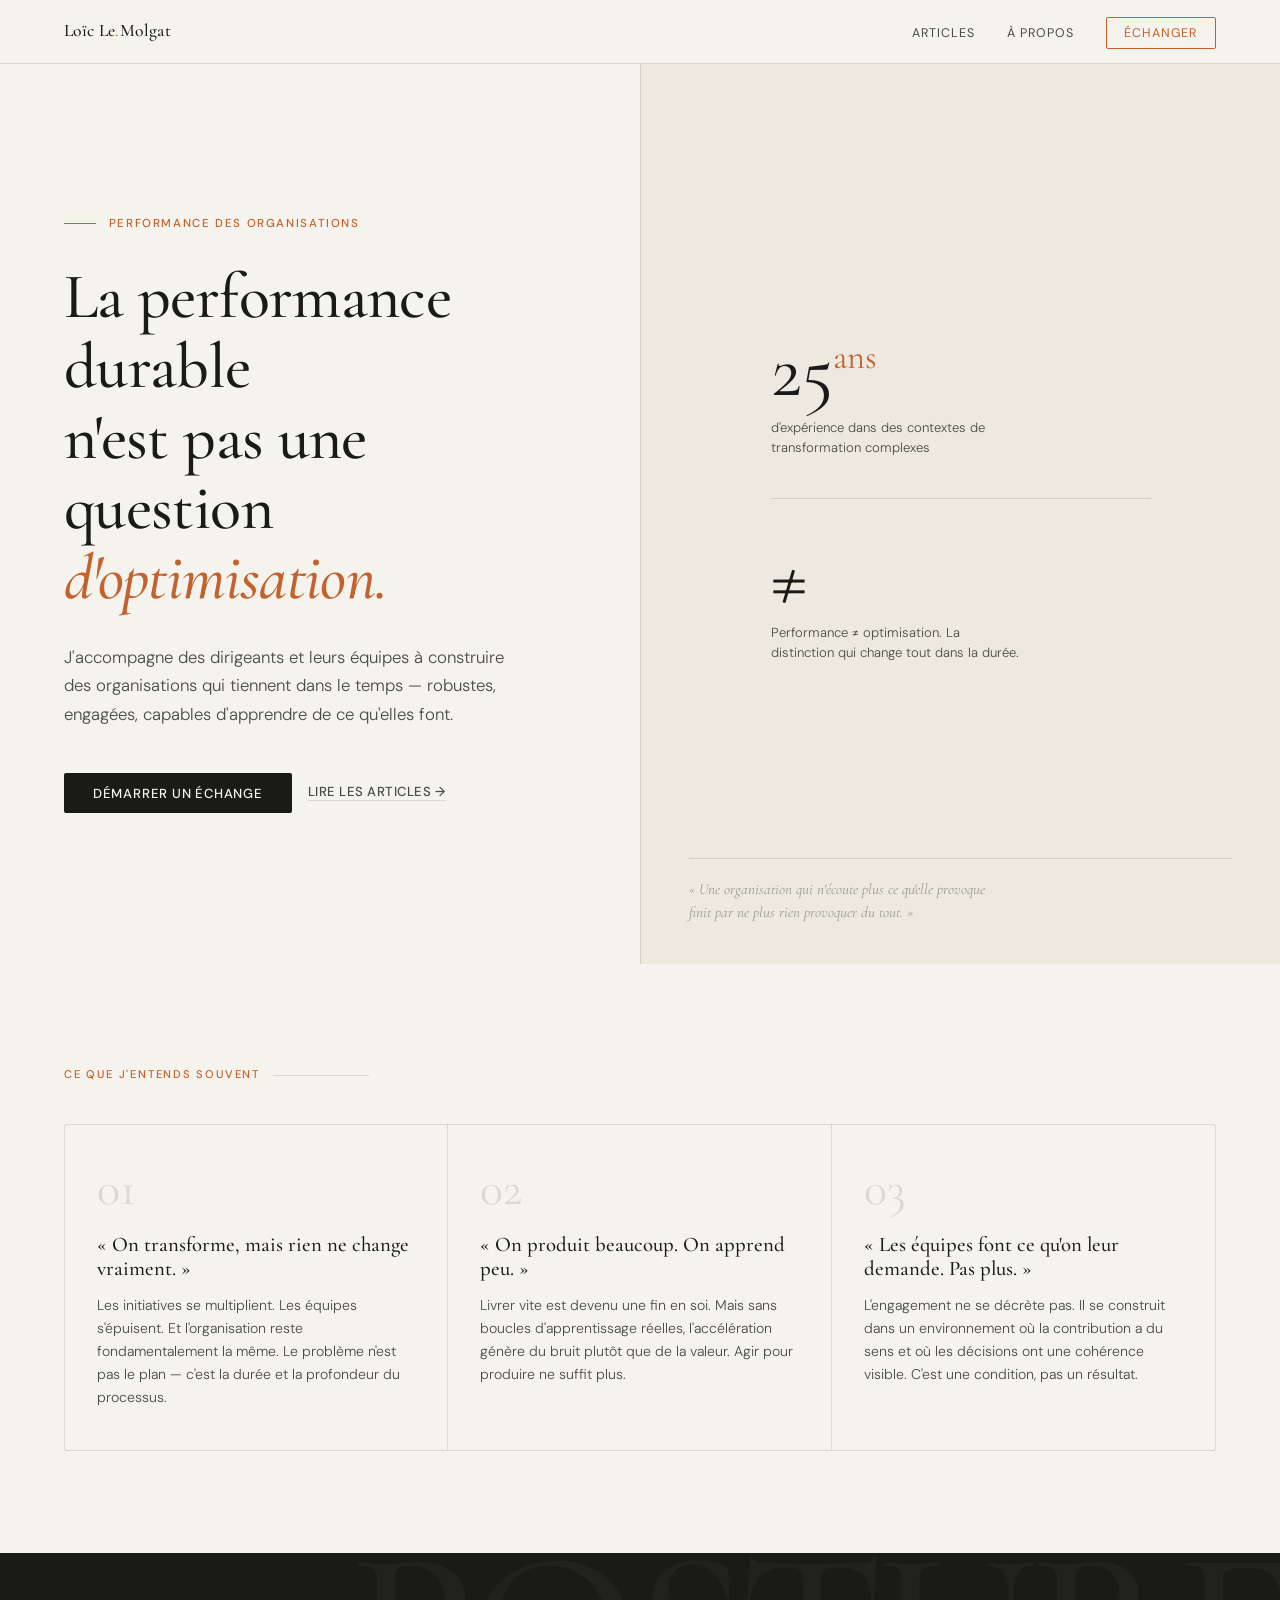
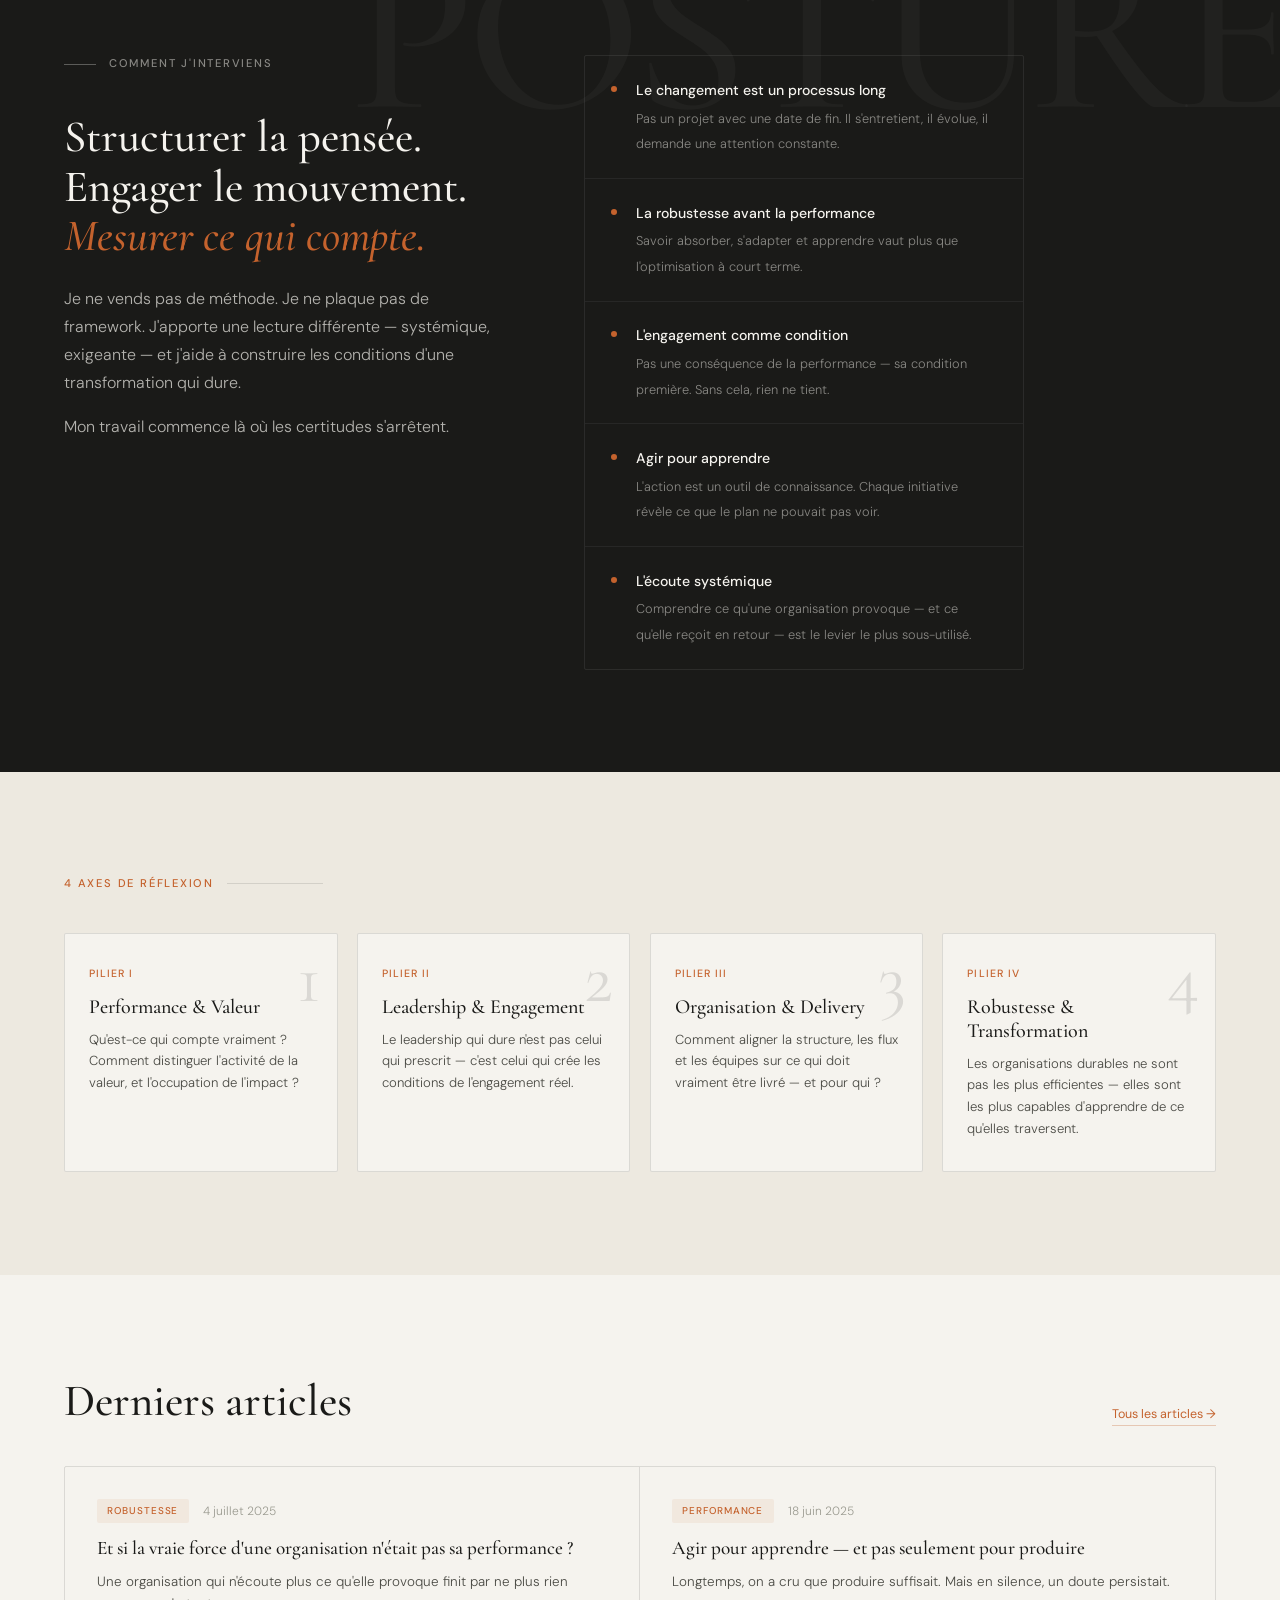
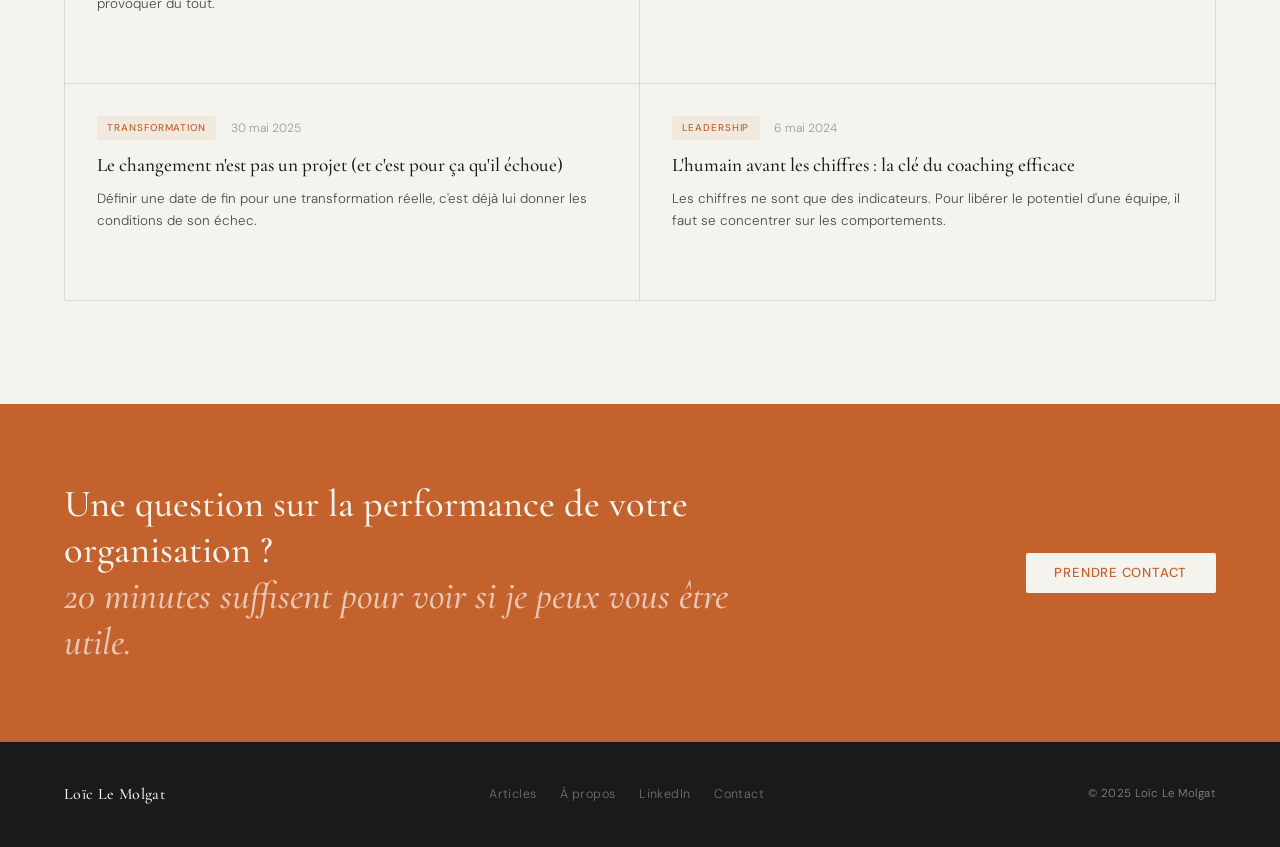
==== index.html @ c4786f92 "Add files via upload" ====
<!DOCTYPE html>
<html lang="fr">
<head>
  <meta charset="UTF-8">
  <meta name="viewport" content="width=device-width, initial-scale=1.0">
  <meta name="description" content="Loïc Le Molgat accompagne dirigeants et équipes sur la performance durable, le leadership et la transformation organisationnelle.">
  <meta property="og:title" content="Loïc Le Molgat — Performance, Leadership, Transformation">
  <meta property="og:description" content="La performance durable n'est pas une question d'optimisation.">
  <meta property="og:image" content="/images/og/og-default.jpg">
  <meta property="og:url" content="https://loiclemolgat.fr">
  <title>Loïc Le Molgat — Performance, Leadership, Transformation</title>

  <!-- Fonts -->
  <link rel="preconnect" href="https://fonts.googleapis.com">
  <link rel="preconnect" href="https://fonts.gstatic.com" crossorigin>
  <link href="https://fonts.googleapis.com/css2?family=Cormorant+Garamond:ital,wght@0,400;0,500;0,600;1,400;1,500&family=DM+Sans:wght@300;400;500&display=swap" rel="stylesheet">

  <!-- Global CSS -->
  <link rel="stylesheet" href="/css/base.css">
  <link rel="stylesheet" href="/css/components.css">
  <link rel="stylesheet" href="/css/layout.css">

  <!-- Page CSS -->
  <link rel="stylesheet" href="/css/pages/home.css">
</head>
<body class="page-body">

  <!-- ─── NAV ─── -->
  <nav class="nav" role="navigation" aria-label="Navigation principale">
    <a href="/" class="nav__logo">Loïc Le<span class="nav__logo-dot">.</span>Molgat</a>
    <ul class="nav__links" role="list">
      <li><a href="/articles.html" class="nav__link">Articles</a></li>
      <li><a href="/a-propos.html" class="nav__link">À propos</a></li>
      <li><a href="/contact.html" class="nav__link nav__link--cta">Échanger</a></li>
    </ul>
    <button class="nav__burger" aria-label="Menu" aria-expanded="false">
      <span></span><span></span><span></span>
    </button>
  </nav>

  <!-- ─── HERO ─── -->
  <section class="hero">
    <div class="hero__left">
      <div class="hero__eyebrow fade-up">Performance des organisations</div>

      <h1 class="hero__title fade-up">
        La performance durable<br>
        n'est pas une question<br>
        <em>d'optimisation.</em>
      </h1>

      <p class="hero__sub fade-up">
        J'accompagne des dirigeants et leurs équipes à construire des organisations
        qui tiennent dans le temps — robustes, engagées, capables d'apprendre
        de ce qu'elles font.
      </p>

      <div class="hero__actions fade-up">
        <a href="/contact.html" class="btn btn--primary">Démarrer un échange</a>
        <a href="/articles.html" class="btn btn--text">Lire les articles →</a>
      </div>
    </div>

    <div class="hero__right">
      <div class="hero__stats">
        <div class="hero__stat">
          <div class="stat__num">25<sup>ans</sup></div>
          <div class="stat__label">d'expérience dans des contextes de transformation complexes</div>
        </div>
        <div class="hero__stat">
          <div class="stat__num">≠</div>
          <div class="stat__label">Performance ≠ optimisation. La distinction qui change tout dans la durée.</div>
        </div>
      </div>
      <div class="hero__quote">
        « Une organisation qui n'écoute plus ce qu'elle provoque<br>
        finit par ne plus rien provoquer du tout. »
      </div>
    </div>
  </section>

  <!-- ─── PROBLEMS ─── -->
  <section class="section">
    <div class="section-label section-label--after">Ce que j'entends souvent</div>
    <div class="problems-grid">
      <div class="problems-grid__item">
        <span class="problem__num">01</span>
        <h3 class="problem__title">« On transforme, mais rien ne change vraiment. »</h3>
        <p class="problem__body">Les initiatives se multiplient. Les équipes s'épuisent. Et l'organisation reste fondamentalement la même. Le problème n'est pas le plan — c'est la durée et la profondeur du processus.</p>
      </div>
      <div class="problems-grid__item">
        <span class="problem__num">02</span>
        <h3 class="problem__title">« On produit beaucoup. On apprend peu. »</h3>
        <p class="problem__body">Livrer vite est devenu une fin en soi. Mais sans boucles d'apprentissage réelles, l'accélération génère du bruit plutôt que de la valeur. Agir pour produire ne suffit plus.</p>
      </div>
      <div class="problems-grid__item">
        <span class="problem__num">03</span>
        <h3 class="problem__title">« Les équipes font ce qu'on leur demande. Pas plus. »</h3>
        <p class="problem__body">L'engagement ne se décrète pas. Il se construit dans un environnement où la contribution a du sens et où les décisions ont une cohérence visible. C'est une condition, pas un résultat.</p>
      </div>
    </div>
  </section>

  <!-- ─── POSTURE ─── -->
  <section class="section section--dark posture">
    <div class="posture__watermark" aria-hidden="true">POSTURE</div>
    <div class="posture-grid">
      <div>
        <div class="section-label section-label--light">Comment j'interviens</div>
        <h2 class="posture__title">
          Structurer la pensée.<br>
          Engager le mouvement.<br>
          <em>Mesurer ce qui compte.</em>
        </h2>
        <p class="posture__body">Je ne vends pas de méthode. Je ne plaque pas de framework. J'apporte une lecture différente — systémique, exigeante — et j'aide à construire les conditions d'une transformation qui dure.</p>
        <p class="posture__body">Mon travail commence là où les certitudes s'arrêtent.</p>
      </div>
      <div class="convictions">
        <div class="conviction"><div class="conviction__dot"></div><div><span class="conviction__title">Le changement est un processus long</span><span class="conviction__body">Pas un projet avec une date de fin. Il s'entretient, il évolue, il demande une attention constante.</span></div></div>
        <div class="conviction"><div class="conviction__dot"></div><div><span class="conviction__title">La robustesse avant la performance</span><span class="conviction__body">Savoir absorber, s'adapter et apprendre vaut plus que l'optimisation à court terme.</span></div></div>
        <div class="conviction"><div class="conviction__dot"></div><div><span class="conviction__title">L'engagement comme condition</span><span class="conviction__body">Pas une conséquence de la performance — sa condition première. Sans cela, rien ne tient.</span></div></div>
        <div class="conviction"><div class="conviction__dot"></div><div><span class="conviction__title">Agir pour apprendre</span><span class="conviction__body">L'action est un outil de connaissance. Chaque initiative révèle ce que le plan ne pouvait pas voir.</span></div></div>
        <div class="conviction"><div class="conviction__dot"></div><div><span class="conviction__title">L'écoute systémique</span><span class="conviction__body">Comprendre ce qu'une organisation provoque — et ce qu'elle reçoit en retour — est le levier le plus sous-utilisé.</span></div></div>
      </div>
    </div>
  </section>

  <!-- ─── PILLARS ─── -->
  <section class="section section--warm">
    <div class="section-label section-label--after">4 axes de réflexion</div>
    <div class="pillars-grid">
      <div class="pillar-card"><span class="pillar-card__num" aria-hidden="true">1</span><span class="pillar-card__tag">Pilier I</span><h3 class="pillar-card__title">Performance & Valeur</h3><p class="pillar-card__body">Qu'est-ce qui compte vraiment ? Comment distinguer l'activité de la valeur, et l'occupation de l'impact ?</p></div>
      <div class="pillar-card"><span class="pillar-card__num" aria-hidden="true">2</span><span class="pillar-card__tag">Pilier II</span><h3 class="pillar-card__title">Leadership & Engagement</h3><p class="pillar-card__body">Le leadership qui dure n'est pas celui qui prescrit — c'est celui qui crée les conditions de l'engagement réel.</p></div>
      <div class="pillar-card"><span class="pillar-card__num" aria-hidden="true">3</span><span class="pillar-card__tag">Pilier III</span><h3 class="pillar-card__title">Organisation & Delivery</h3><p class="pillar-card__body">Comment aligner la structure, les flux et les équipes sur ce qui doit vraiment être livré — et pour qui ?</p></div>
      <div class="pillar-card"><span class="pillar-card__num" aria-hidden="true">4</span><span class="pillar-card__tag">Pilier IV</span><h3 class="pillar-card__title">Robustesse & Transformation</h3><p class="pillar-card__body">Les organisations durables ne sont pas les plus efficientes — elles sont les plus capables d'apprendre de ce qu'elles traversent.</p></div>
    </div>
  </section>

  <!-- ─── ARTICLES ─── -->
  <section class="section">
    <div class="section-header">
      <h2>Derniers articles</h2>
      <a href="/articles.html" class="section-header__link">Tous les articles →</a>
    </div>
    <div class="home-articles">
      <a class="home-article" href="/articles/vraie-force-organisation-performance.html" data-pillar="Robustesse & Transformation">
        <div class="article-meta"><span class="badge badge--pillar">Robustesse</span><span class="article-date">4 juillet 2025</span></div>
        <h3 class="home-article__title">Et si la vraie force d'une organisation n'était pas sa performance ?</h3>
        <p class="home-article__excerpt">Une organisation qui n'écoute plus ce qu'elle provoque finit par ne plus rien provoquer du tout.</p>
        <span class="home-article__arrow">Lire l'article →</span>
      </a>
      <a class="home-article" href="/articles/agir-pour-apprendre.html" data-pillar="Performance & Valeur">
        <div class="article-meta"><span class="badge badge--pillar">Performance</span><span class="article-date">18 juin 2025</span></div>
        <h3 class="home-article__title">Agir pour apprendre — et pas seulement pour produire</h3>
        <p class="home-article__excerpt">Longtemps, on a cru que produire suffisait. Mais en silence, un doute persistait.</p>
        <span class="home-article__arrow">Lire l'article →</span>
      </a>
      <a class="home-article" href="/articles/changement-pas-un-projet.html" data-pillar="Robustesse & Transformation">
        <div class="article-meta"><span class="badge badge--pillar">Transformation</span><span class="article-date">30 mai 2025</span></div>
        <h3 class="home-article__title">Le changement n'est pas un projet (et c'est pour ça qu'il échoue)</h3>
        <p class="home-article__excerpt">Définir une date de fin pour une transformation réelle, c'est déjà lui donner les conditions de son échec.</p>
        <span class="home-article__arrow">Lire l'article →</span>
      </a>
      <a class="home-article" href="/articles/humain-avant-chiffres-coaching.html" data-pillar="Leadership & Engagement">
        <div class="article-meta"><span class="badge badge--pillar">Leadership</span><span class="article-date">6 mai 2024</span></div>
        <h3 class="home-article__title">L'humain avant les chiffres : la clé du coaching efficace</h3>
        <p class="home-article__excerpt">Les chiffres ne sont que des indicateurs. Pour libérer le potentiel d'une équipe, il faut se concentrer sur les comportements.</p>
        <span class="home-article__arrow">Lire l'article →</span>
      </a>
    </div>
  </section>

  <!-- ─── CTA BAND ─── -->
  <section class="cta-band">
    <h2 class="cta-band__title">
      Une question sur la performance de votre organisation ?<br>
      <em>20 minutes suffisent pour voir si je peux vous être utile.</em>
    </h2>
    <a href="/contact.html" class="btn btn--white">Prendre contact</a>
  </section>

  <!-- ─── FOOTER ─── -->
  <footer class="footer">
    <a href="/" class="footer__brand">Loïc Le Molgat</a>
    <nav class="footer__links" aria-label="Liens secondaires">
      <a href="/articles.html" class="footer__link">Articles</a>
      <a href="/a-propos.html" class="footer__link">À propos</a>
      <a href="https://linkedin.com/in/loiclemolgat" class="footer__link" target="_blank" rel="noopener">LinkedIn</a>
      <a href="/contact.html" class="footer__link">Contact</a>
    </nav>
    <span class="footer__copy">© 2025 Loïc Le Molgat</span>
  </footer>

  <!-- Toast -->
  <div class="toast" id="toast" role="status" aria-live="polite">
    <div class="toast__dot"></div>
    <span class="toast__message"></span>
  </div>

  <!-- JS -->
  <script src="/js/main.js"></script>
</body>
</html>
---- css/base.css ----
/* ═══════════════════════════════════════
   BASE.CSS — Variables, Reset, Typography
   loiclemolgat.fr
   ═══════════════════════════════════════ */

/* ─── VARIABLES ─── */
:root {
  --ink:         #1a1a18;
  --ink-light:   #4a4a44;
  --ink-faint:   #9a9a90;
  --paper:       #f5f3ee;
  --paper-warm:  #ede9e0;
  --accent:      #c4622d;
  --accent-soft: rgba(196, 98, 45, 0.08);
  --accent-mid:  rgba(196, 98, 45, 0.15);
  --rule:        rgba(26, 26, 24, 0.12);

  --serif: 'Cormorant Garamond', Georgia, serif;
  --sans:  'DM Sans', -apple-system, sans-serif;
  --mono:  'JetBrains Mono', 'Courier New', monospace;

  --nav-height: 64px;
  --max-width:  1200px;
  --content-width: 720px;

  --radius-sm: 2px;
  --radius-md: 4px;
  --radius-lg: 6px;

  --shadow-sm: 0 2px 8px rgba(26,26,24,0.06);
  --shadow-md: 0 8px 30px rgba(26,26,24,0.08);
  --shadow-lg: 0 20px 60px rgba(26,26,24,0.12);

  --transition: 0.2s ease;
}

/* ─── RESET ─── */
*, *::before, *::after {
  box-sizing: border-box;
  margin: 0;
  padding: 0;
}

html {
  scroll-behavior: smooth;
  font-size: 16px;
  -webkit-text-size-adjust: 100%;
}

body {
  background: var(--paper);
  color: var(--ink);
  font-family: var(--sans);
  font-size: 1rem;
  line-height: 1.6;
  -webkit-font-smoothing: antialiased;
  -moz-osx-font-smoothing: grayscale;
}

img, video {
  max-width: 100%;
  height: auto;
  display: block;
}

input, button, textarea, select {
  font-family: inherit;
  font-size: inherit;
}

a { color: inherit; }

ul, ol { list-style: none; }

/* ─── TYPOGRAPHY SCALE ─── */
h1, h2, h3, h4, h5, h6 {
  font-family: var(--serif);
  font-weight: 500;
  line-height: 1.1;
  color: var(--ink);
}

h1 { font-size: clamp(2.4rem, 5vw, 4rem); letter-spacing: -0.01em; }
h2 { font-size: clamp(1.8rem, 3.5vw, 2.8rem); }
h3 { font-size: clamp(1.3rem, 2.5vw, 1.8rem); }
h4 { font-size: 1.2rem; }

p { line-height: 1.75; }

strong { font-weight: 500; }
em     { font-style: italic; }

/* ─── UTILITIES ─── */
.sr-only {
  position: absolute;
  width: 1px; height: 1px;
  padding: 0; margin: -1px;
  overflow: hidden;
  clip: rect(0,0,0,0);
  white-space: nowrap;
  border: 0;
}

.container {
  width: 100%;
  max-width: var(--max-width);
  margin: 0 auto;
  padding: 0 clamp(1.5rem, 5vw, 4rem);
}

.text-accent  { color: var(--accent); }
.text-dim     { color: var(--ink-light); }
.text-faint   { color: var(--ink-faint); }
.text-serif   { font-family: var(--serif); }
.text-italic  { font-style: italic; }

.section {
  padding: clamp(4rem, 8vw, 7rem) clamp(1.5rem, 5vw, 4rem);
}

.section--warm { background: var(--paper-warm); }
.section--dark { background: var(--ink); color: var(--paper); }

/* ─── ANIMATIONS ─── */
@keyframes fadeUp {
  from { opacity: 0; transform: translateY(20px); }
  to   { opacity: 1; transform: translateY(0); }
}

@keyframes fadeIn {
  from { opacity: 0; }
  to   { opacity: 1; }
}

.fade-up {
  opacity: 0;
  animation: fadeUp 0.7s ease forwards;
}

.fade-up:nth-child(1) { animation-delay: 0.1s; }
.fade-up:nth-child(2) { animation-delay: 0.25s; }
.fade-up:nth-child(3) { animation-delay: 0.4s; }
.fade-up:nth-child(4) { animation-delay: 0.55s; }
---- css/components.css ----
/* ═══════════════════════════════════════
   COMPONENTS.CSS — Boutons, badges, tags
   loiclemolgat.fr
   ═══════════════════════════════════════ */

/* ─── BUTTONS ─── */
.btn {
  display: inline-flex;
  align-items: center;
  gap: 0.4rem;
  text-decoration: none;
  font-family: var(--sans);
  font-size: 0.82rem;
  font-weight: 500;
  letter-spacing: 0.06em;
  text-transform: uppercase;
  border-radius: var(--radius-sm);
  border: none;
  cursor: pointer;
  padding: 0.85rem 1.8rem;
  transition: background var(--transition), color var(--transition), transform var(--transition);
  line-height: 1;
}

.btn--primary {
  background: var(--ink);
  color: var(--paper);
}
.btn--primary:hover {
  background: var(--accent);
  transform: translateY(-1px);
}

.btn--accent {
  background: var(--accent);
  color: white;
}
.btn--accent:hover {
  background: #b0551f;
  transform: translateY(-1px);
}

.btn--ghost {
  background: transparent;
  color: var(--ink-light);
  border: 1px solid var(--rule);
}
.btn--ghost:hover {
  border-color: var(--ink);
  color: var(--ink);
}

.btn--outline-accent {
  background: transparent;
  color: var(--accent);
  border: 1px solid var(--accent);
}
.btn--outline-accent:hover {
  background: var(--accent);
  color: white;
}

.btn--white {
  background: var(--paper);
  color: var(--accent);
}
.btn--white:hover {
  background: var(--ink);
  color: var(--paper);
  transform: translateY(-1px);
}

.btn--text {
  background: none;
  border: none;
  color: var(--ink-light);
  padding: 0;
  border-bottom: 1px solid var(--rule);
  border-radius: 0;
  padding-bottom: 2px;
  letter-spacing: 0.04em;
}
.btn--text:hover {
  color: var(--ink);
  border-color: var(--ink);
}

.btn--sm { padding: 0.5rem 1rem; font-size: 0.75rem; }
.btn--lg { padding: 1rem 2.5rem; font-size: 0.88rem; }

/* ─── SECTION LABEL ─── */
.section-label {
  font-size: 0.7rem;
  font-weight: 500;
  letter-spacing: 0.16em;
  text-transform: uppercase;
  color: var(--accent);
  margin-bottom: 2.5rem;
  display: flex;
  align-items: center;
  gap: 0.8rem;
}

.section-label::before {
  content: '';
  display: block;
  width: 2rem;
  height: 1px;
  background: var(--accent);
}

.section-label--after::before { display: none; }
.section-label--after::after {
  content: '';
  flex: 1;
  height: 1px;
  background: var(--rule);
  max-width: 6rem;
}

.section-label--light { color: rgba(245,243,238,0.5); }
.section-label--light::before { background: rgba(245,243,238,0.3); }

/* ─── PILLAR BADGE ─── */
.badge {
  display: inline-block;
  font-size: 0.62rem;
  font-weight: 500;
  letter-spacing: 0.09em;
  text-transform: uppercase;
  padding: 0.25rem 0.65rem;
  border-radius: var(--radius-sm);
}

.badge--pillar {
  color: var(--accent);
  background: var(--accent-soft);
}

.badge--published {
  color: #4a9b6f;
  background: rgba(74,155,111,0.12);
}

.badge--draft {
  color: #c8a44a;
  background: rgba(200,164,74,0.12);
}

/* ─── ARTICLE META ─── */
.article-meta {
  display: flex;
  align-items: center;
  gap: 0.9rem;
  margin-bottom: 0.8rem;
}

.article-date {
  font-size: 0.75rem;
  color: var(--ink-faint);
  font-weight: 300;
}

/* ─── RULE ─── */
.divider {
  border: none;
  border-top: 1px solid var(--rule);
  margin: 0;
}

/* ─── CARD ─── */
.card {
  background: var(--paper);
  border: 1px solid var(--rule);
  border-radius: var(--radius-md);
  overflow: hidden;
  transition: box-shadow var(--transition), transform var(--transition);
}

.card:hover {
  box-shadow: var(--shadow-md);
  transform: translateY(-2px);
}

/* ─── TOAST / NOTIFICATION ─── */
.toast {
  position: fixed;
  bottom: 1.5rem;
  right: 1.5rem;
  background: var(--ink);
  color: var(--paper);
  font-size: 0.8rem;
  border-radius: var(--radius-md);
  padding: 0.8rem 1.2rem;
  display: flex;
  align-items: center;
  gap: 0.6rem;
  box-shadow: var(--shadow-lg);
  transform: translateY(12px);
  opacity: 0;
  pointer-events: none;
  transition: opacity 0.3s, transform 0.3s;
  z-index: 999;
}

.toast.show {
  opacity: 1;
  transform: translateY(0);
}

.toast__dot {
  width: 6px;
  height: 6px;
  border-radius: 50%;
  background: #4a9b6f;
  flex-shrink: 0;
}

/* ─── SCROLLBAR ─── */
::-webkit-scrollbar        { width: 5px; }
::-webkit-scrollbar-track  { background: transparent; }
::-webkit-scrollbar-thumb  { background: var(--rule); border-radius: 3px; }
---- css/layout.css ----
/* ═══════════════════════════════════════
   LAYOUT.CSS — Nav, Footer, Grilles
   loiclemolgat.fr
   ═══════════════════════════════════════ */

/* ─── NAV ─── */
.nav {
  position: fixed;
  top: 0; left: 0; right: 0;
  z-index: 100;
  height: var(--nav-height);
  background: var(--paper);
  border-bottom: 1px solid var(--rule);
  padding: 0 clamp(1.5rem, 5vw, 4rem);
  display: flex;
  align-items: center;
  justify-content: space-between;
}

.nav__logo {
  font-family: var(--serif);
  font-size: 1.1rem;
  font-weight: 500;
  letter-spacing: 0.02em;
  color: var(--ink);
  text-decoration: none;
}

.nav__logo-dot { color: var(--accent); }

.nav__links {
  display: flex;
  gap: 2rem;
  align-items: center;
}

.nav__link {
  font-size: 0.78rem;
  font-weight: 400;
  letter-spacing: 0.08em;
  text-transform: uppercase;
  color: var(--ink-light);
  text-decoration: none;
  transition: color var(--transition);
}

.nav__link:hover       { color: var(--ink); }
.nav__link--active     { color: var(--ink); }

.nav__link--cta {
  color: var(--accent);
  border: 1px solid var(--accent);
  padding: 0.45rem 1.1rem;
  border-radius: var(--radius-sm);
  transition: background var(--transition), color var(--transition);
}

.nav__link--cta:hover {
  background: var(--accent);
  color: white;
}

/* Mobile burger */
.nav__burger {
  display: none;
  flex-direction: column;
  gap: 5px;
  cursor: pointer;
  background: none;
  border: none;
  padding: 4px;
}

.nav__burger span {
  width: 22px;
  height: 1.5px;
  background: var(--ink);
  display: block;
  transition: transform 0.2s;
}

/* ─── MAIN OFFSET (for fixed nav) ─── */
.page-body { padding-top: var(--nav-height); }

/* ─── FOOTER ─── */
.footer {
  background: var(--ink);
  color: rgba(245,243,238,0.5);
  padding: 2.5rem clamp(1.5rem, 5vw, 4rem);
  display: flex;
  justify-content: space-between;
  align-items: center;
  gap: 1.5rem;
  font-size: 0.78rem;
  font-weight: 300;
  letter-spacing: 0.03em;
}

.footer__brand {
  font-family: var(--serif);
  font-size: 1rem;
  font-weight: 500;
  color: var(--paper);
  text-decoration: none;
}

.footer__links {
  display: flex;
  gap: 1.5rem;
}

.footer__link {
  color: rgba(245,243,238,0.4);
  text-decoration: none;
  transition: color var(--transition);
}

.footer__link:hover { color: var(--paper); }

.footer__copy { font-size: 0.72rem; }

/* ─── HERO GRID ─── */
.hero {
  min-height: 100vh;
  display: grid;
  grid-template-columns: 1fr 1fr;
}

.hero__left {
  padding: clamp(4rem, 8vw, 7rem) clamp(1.5rem, 5vw, 4rem);
  display: flex;
  flex-direction: column;
  justify-content: center;
}

.hero__right {
  background: var(--paper-warm);
  border-left: 1px solid var(--rule);
  position: relative;
  display: flex;
  align-items: center;
  justify-content: center;
  padding: 4rem 3rem 6rem;
}

/* ─── ARTICLE GRID ─── */
.articles-grid {
  display: grid;
  grid-template-columns: repeat(auto-fill, minmax(340px, 1fr));
  gap: 1px;
  background: var(--rule);
  border: 1px solid var(--rule);
  border-radius: var(--radius-md);
  overflow: hidden;
}

.articles-grid__item {
  background: var(--paper);
}

/* ─── PROBLEM GRID ─── */
.problems-grid {
  display: grid;
  grid-template-columns: repeat(3, 1fr);
  border: 1px solid var(--rule);
  border-radius: var(--radius-sm);
  overflow: hidden;
}

.problems-grid__item {
  padding: 2.5rem 2rem;
  border-right: 1px solid var(--rule);
  transition: background var(--transition);
}

.problems-grid__item:last-child { border-right: none; }
.problems-grid__item:hover      { background: var(--accent-soft); }

/* ─── PILLARS GRID ─── */
.pillars-grid {
  display: grid;
  grid-template-columns: repeat(4, 1fr);
  gap: 1.2rem;
}

/* ─── POSTURE SPLIT ─── */
.posture-grid {
  display: grid;
  grid-template-columns: 1fr 1fr;
  gap: 5rem;
  align-items: start;
  max-width: 960px;
}

/* ─── CTA BAND ─── */
.cta-band {
  background: var(--accent);
  padding: clamp(3rem, 6vw, 5rem) clamp(1.5rem, 5vw, 4rem);
  display: grid;
  grid-template-columns: 1fr auto;
  gap: 2rem;
  align-items: center;
}

/* ─── ARTICLE SINGLE ─── */
.article-container {
  max-width: var(--content-width);
  margin: 0 auto;
  padding: 3rem clamp(1.5rem, 5vw, 4rem);
}

/* ─── RESPONSIVE ─── */
@media (max-width: 1024px) {
  .pillars-grid { grid-template-columns: repeat(2, 1fr); }
}

@media (max-width: 900px) {
  .hero              { grid-template-columns: 1fr; }
  .hero__right       { display: none; }
  .problems-grid     { grid-template-columns: 1fr; }
  .posture-grid      { grid-template-columns: 1fr; gap: 2.5rem; }
  .cta-band          { grid-template-columns: 1fr; }

  .nav__links        { display: none; }
  .nav__burger       { display: flex; }

  .footer {
    flex-direction: column;
    text-align: center;
  }
}

@media (max-width: 600px) {
  .pillars-grid { grid-template-columns: 1fr; }
  .articles-grid { grid-template-columns: 1fr; }
}
---- css/pages/home.css ----
/* ═══════════════════════════════════════
   pages/home.css — Styles de la page d'accueil
   loiclemolgat.fr
   ═══════════════════════════════════════ */

/* ─── HERO ─── */
.hero__eyebrow {
  font-size: 0.72rem;
  font-weight: 500;
  letter-spacing: 0.14em;
  text-transform: uppercase;
  color: var(--accent);
  margin-bottom: 1.8rem;
  display: flex;
  align-items: center;
  gap: 0.8rem;
}

.hero__eyebrow::before {
  content: '';
  display: block;
  width: 2rem;
  height: 1px;
  background: var(--accent);
}

.hero__title { margin-bottom: 1.8rem; }
.hero__title em { font-style: italic; color: var(--accent); }

.hero__sub {
  font-size: 1.05rem;
  line-height: 1.7;
  color: var(--ink-light);
  max-width: 42ch;
  margin-bottom: 2.8rem;
  font-weight: 300;
}

.hero__actions {
  display: flex;
  gap: 1rem;
  flex-wrap: wrap;
  align-items: center;
}

/* Hero right panel */
.hero__stats {
  display: flex;
  flex-direction: column;
  gap: 0;
  width: 100%;
  max-width: 380px;
}

.hero__stat {
  padding: 2.5rem 0;
  border-bottom: 1px solid var(--rule);
}

.hero__stat:last-child { border-bottom: none; }

.stat__num {
  font-family: var(--serif);
  font-size: clamp(3.5rem, 6vw, 5.5rem);
  font-weight: 400;
  line-height: 1;
  color: var(--ink);
  margin-bottom: 0.5rem;
}

.stat__num sup {
  color: var(--accent);
  font-size: 0.45em;
  vertical-align: super;
}

.stat__label {
  font-size: 0.82rem;
  color: var(--ink-light);
  line-height: 1.5;
  max-width: 28ch;
  font-weight: 300;
}

.hero__quote {
  position: absolute;
  bottom: 2.5rem;
  left: 3rem;
  right: 3rem;
  font-family: var(--serif);
  font-style: italic;
  font-size: 0.95rem;
  color: var(--ink-faint);
  line-height: 1.5;
  border-top: 1px solid var(--rule);
  padding-top: 1.2rem;
}

/* ─── PROBLEMS ─── */
.problem__num {
  font-family: var(--serif);
  font-size: 3rem;
  font-weight: 400;
  color: var(--rule);
  line-height: 1;
  margin-bottom: 1.2rem;
  display: block;
}

.problem__title {
  font-family: var(--serif);
  font-size: 1.3rem;
  font-weight: 500;
  line-height: 1.2;
  margin-bottom: 0.7rem;
  color: var(--ink);
}

.problem__body {
  font-size: 0.88rem;
  color: var(--ink-light);
  line-height: 1.65;
  font-weight: 300;
}

/* ─── POSTURE ─── */
.posture {
  position: relative;
  overflow: hidden;
}

.posture__watermark {
  position: absolute;
  top: -0.15em;
  right: -0.05em;
  font-family: var(--serif);
  font-size: clamp(8rem, 18vw, 20rem);
  font-weight: 500;
  color: rgba(255,255,255,0.03);
  line-height: 1;
  pointer-events: none;
  letter-spacing: -0.04em;
  user-select: none;
}

.posture__title { color: var(--paper); margin-bottom: 1.5rem; }
.posture__title em { font-style: italic; color: var(--accent); }

.posture__body {
  font-size: 1rem;
  font-weight: 300;
  color: rgba(245,243,238,0.7);
  line-height: 1.75;
  margin-bottom: 1rem;
}

.convictions {
  border: 1px solid rgba(255,255,255,0.08);
  border-radius: var(--radius-sm);
  overflow: hidden;
}

.conviction {
  padding: 1.4rem 1.6rem;
  border-bottom: 1px solid rgba(255,255,255,0.06);
  display: flex;
  gap: 1.2rem;
  align-items: flex-start;
  transition: background var(--transition);
}

.conviction:last-child { border-bottom: none; }
.conviction:hover { background: rgba(255,255,255,0.04); }

.conviction__dot {
  width: 6px;
  height: 6px;
  background: var(--accent);
  border-radius: 50%;
  margin-top: 0.45rem;
  flex-shrink: 0;
}

.conviction__title {
  display: block;
  font-size: 0.88rem;
  font-weight: 500;
  color: var(--paper);
  margin-bottom: 0.2rem;
}

.conviction__body {
  font-size: 0.8rem;
  color: rgba(245,243,238,0.5);
  font-weight: 300;
  line-height: 1.5;
}

/* ─── PILLARS ─── */
.pillar-card {
  background: var(--paper);
  border: 1px solid var(--rule);
  border-radius: var(--radius-sm);
  padding: 2rem 1.5rem;
  position: relative;
  overflow: hidden;
  transition: box-shadow var(--transition), transform var(--transition);
}

.pillar-card:hover {
  box-shadow: var(--shadow-md);
  transform: translateY(-3px);
}

.pillar-card__num {
  font-family: var(--serif);
  font-size: 4.5rem;
  font-weight: 400;
  color: var(--rule);
  line-height: 1;
  position: absolute;
  top: 0.5rem;
  right: 1rem;
  transition: color var(--transition);
  user-select: none;
}

.pillar-card:hover .pillar-card__num {
  color: var(--accent-mid);
}

.pillar-card__tag {
  font-size: 0.66rem;
  font-weight: 500;
  letter-spacing: 0.1em;
  text-transform: uppercase;
  color: var(--accent);
  margin-bottom: 0.8rem;
  display: block;
}

.pillar-card__title {
  font-family: var(--serif);
  font-size: 1.25rem;
  font-weight: 500;
  line-height: 1.2;
  color: var(--ink);
  margin-bottom: 0.6rem;
}

.pillar-card__body {
  font-size: 0.82rem;
  color: var(--ink-light);
  line-height: 1.65;
  font-weight: 300;
}

/* ─── HOME ARTICLES ─── */
.home-articles {
  display: grid;
  grid-template-columns: 1fr 1fr;
  border: 1px solid var(--rule);
  border-radius: var(--radius-sm);
  overflow: hidden;
}

.home-article {
  padding: 2rem;
  border-bottom: 1px solid var(--rule);
  border-right: 1px solid var(--rule);
  text-decoration: none;
  color: inherit;
  display: block;
  transition: background var(--transition);
  position: relative;
}

.home-article:nth-child(even) { border-right: none; }
.home-article:nth-last-child(-n+2) { border-bottom: none; }
.home-article:hover { background: var(--accent-soft); }

.home-article__title {
  font-family: var(--serif);
  font-size: 1.2rem;
  font-weight: 500;
  line-height: 1.25;
  color: var(--ink);
  margin-bottom: 0.65rem;
}

.home-article__excerpt {
  font-size: 0.84rem;
  color: var(--ink-light);
  line-height: 1.65;
  font-weight: 300;
}

.home-article__arrow {
  display: inline-block;
  margin-top: 1rem;
  font-size: 0.76rem;
  color: var(--accent);
  opacity: 0;
  transform: translateX(-4px);
  transition: opacity var(--transition), transform var(--transition);
}

.home-article:hover .home-article__arrow {
  opacity: 1;
  transform: translateX(0);
}

/* ─── CTA BAND ─── */
.cta-band__title {
  font-family: var(--serif);
  font-size: clamp(1.6rem, 3vw, 2.4rem);
  font-weight: 500;
  color: var(--paper);
  line-height: 1.2;
  max-width: 40ch;
}

.cta-band__title em {
  font-style: italic;
  opacity: 0.7;
}

/* ─── ARTICLES HEADER ─── */
.section-header {
  display: flex;
  justify-content: space-between;
  align-items: flex-end;
  margin-bottom: 2.5rem;
}

.section-header__link {
  font-size: 0.78rem;
  color: var(--accent);
  text-decoration: none;
  border-bottom: 1px solid rgba(196,98,45,0.3);
  padding-bottom: 1px;
  transition: border-color var(--transition);
}

.section-header__link:hover { border-color: var(--accent); }

@media (max-width: 700px) {
  .home-articles { grid-template-columns: 1fr; }
  .home-article  { border-right: none; }
  .home-article:nth-last-child(-n+2) { border-bottom: 1px solid var(--rule); }
  .home-article:last-child { border-bottom: none; }
}
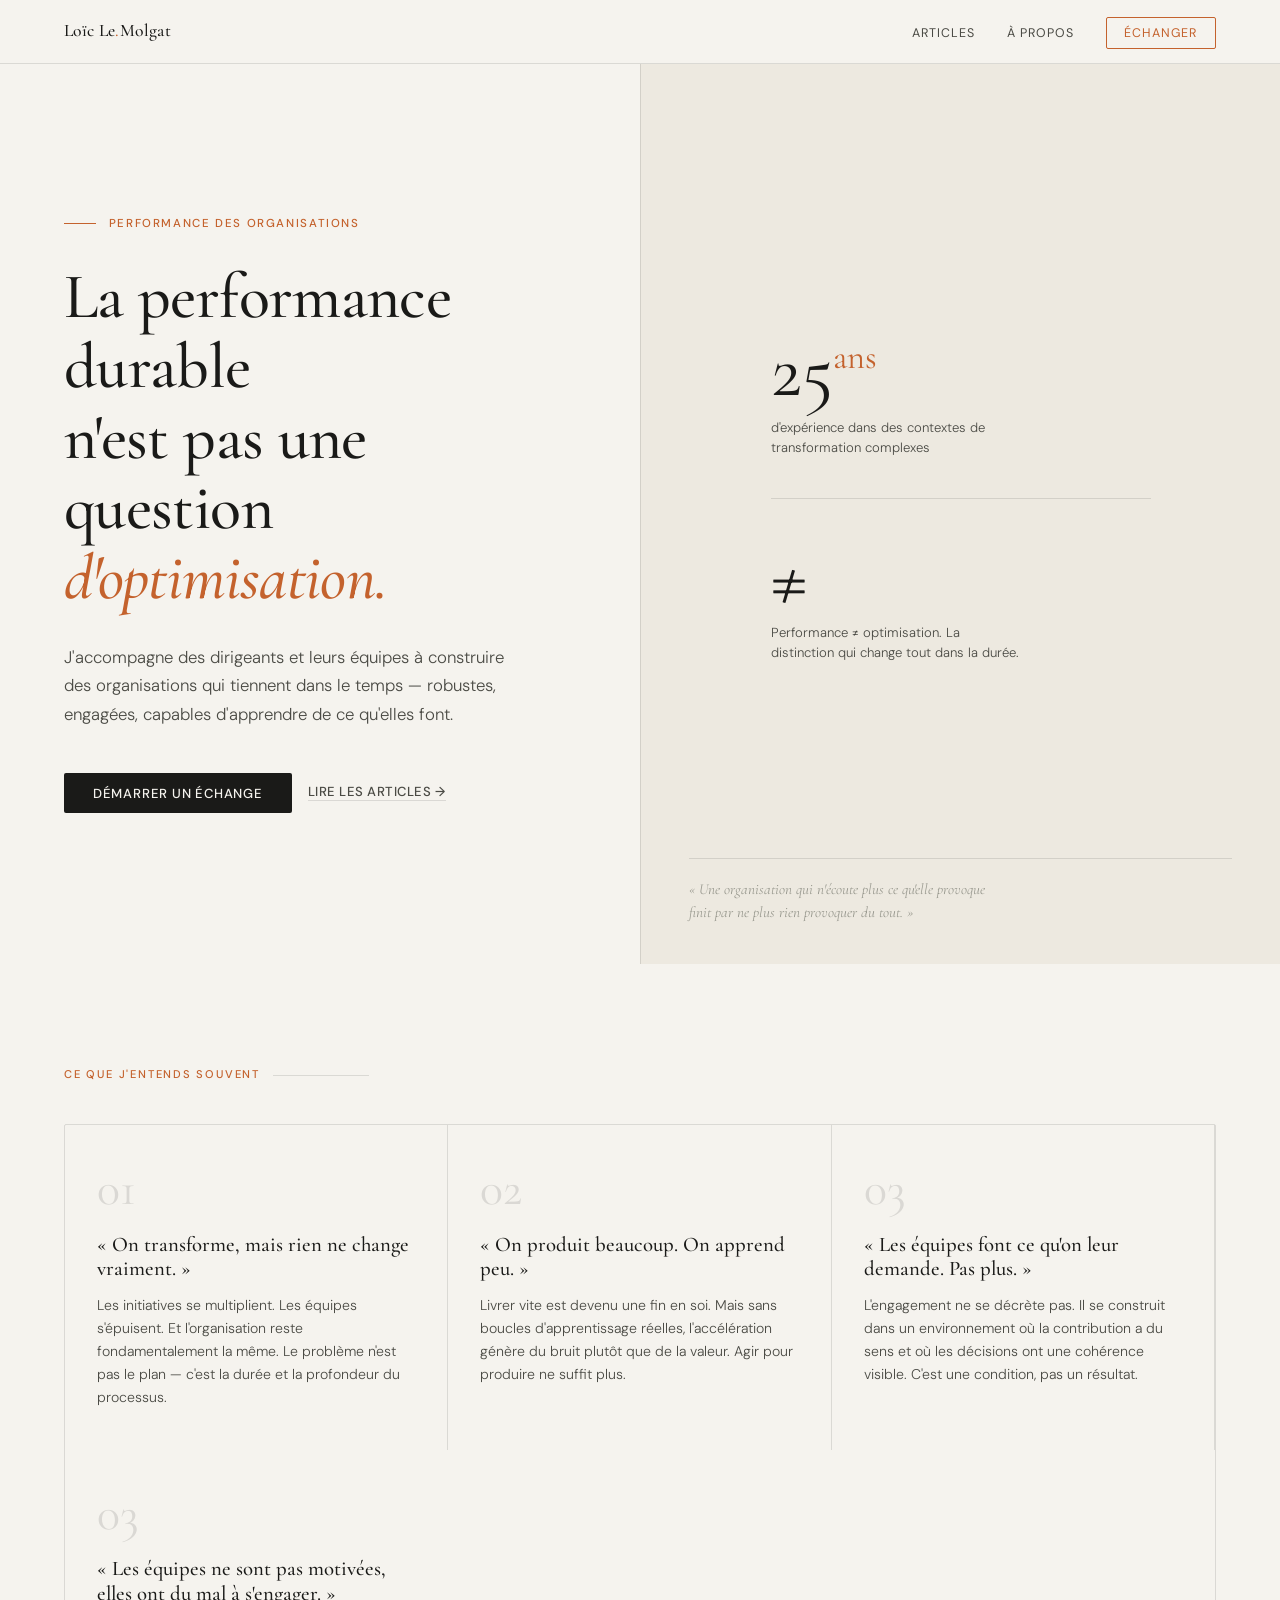
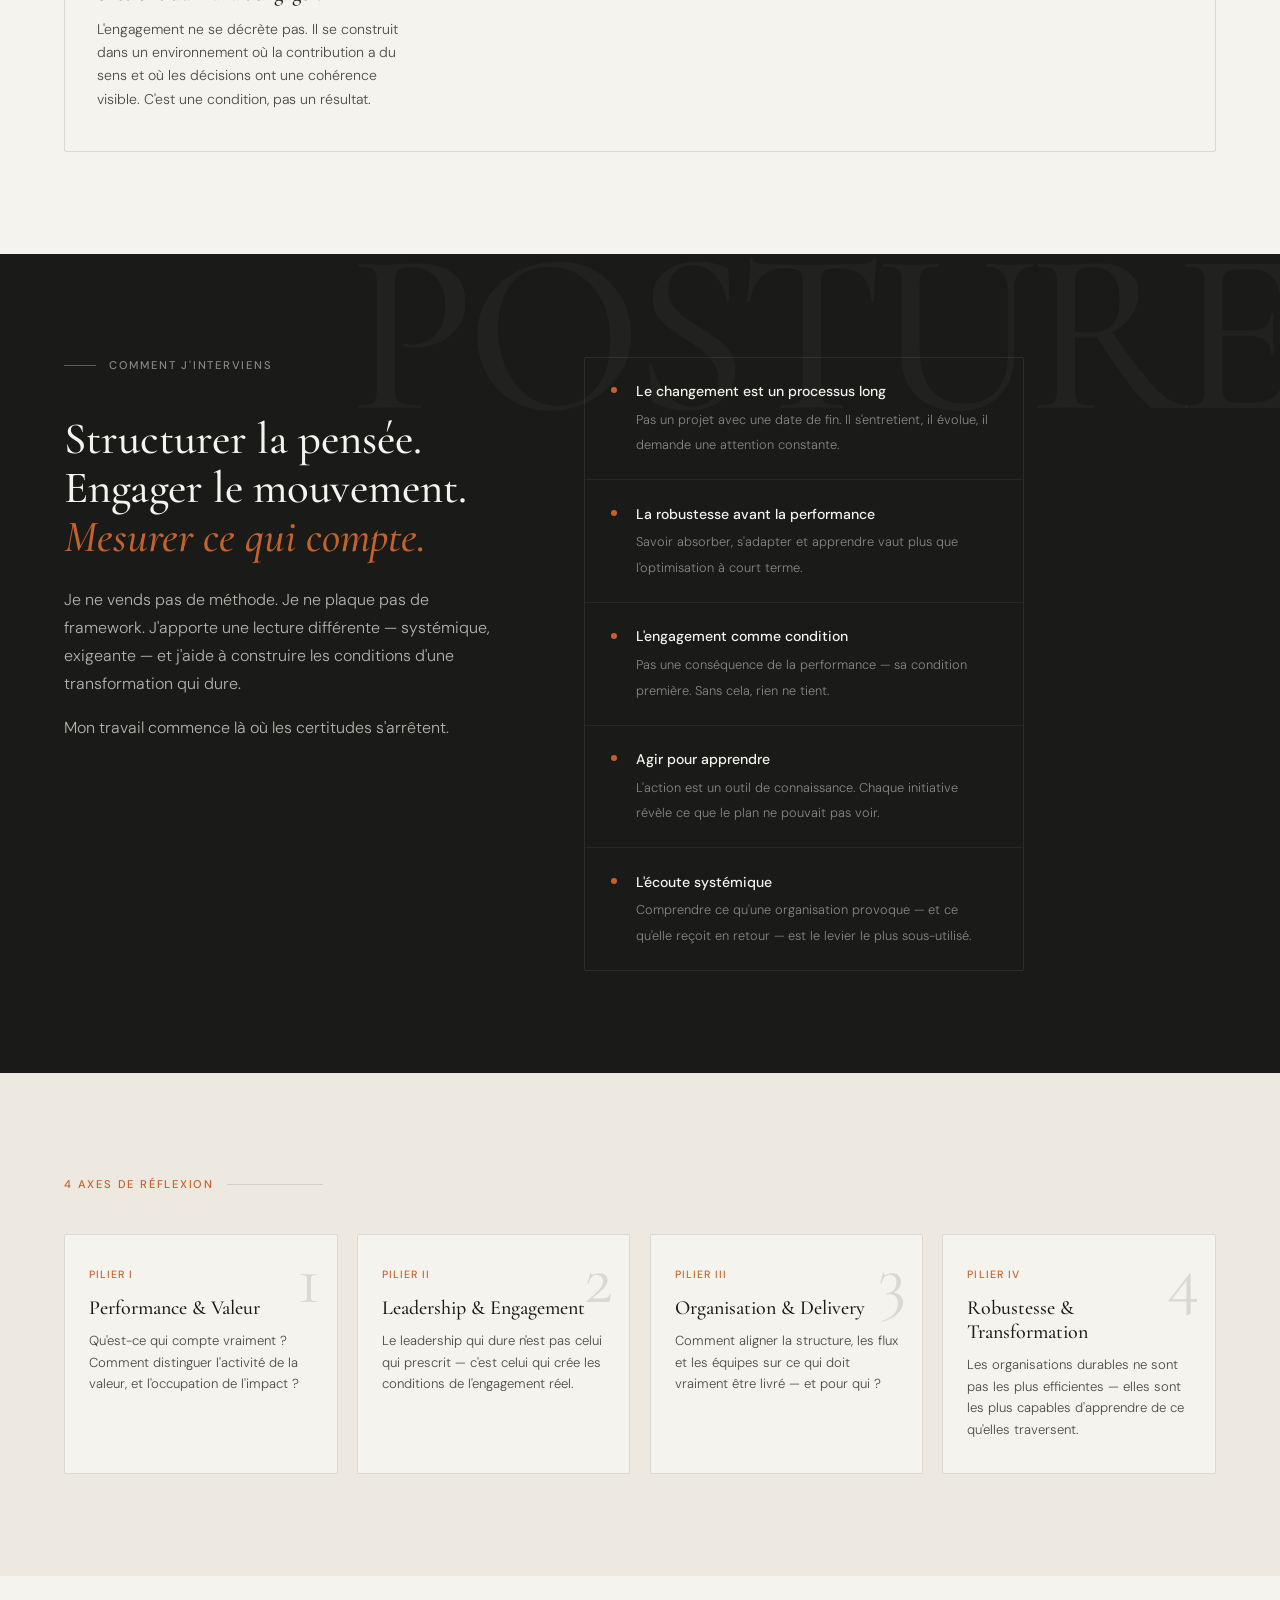
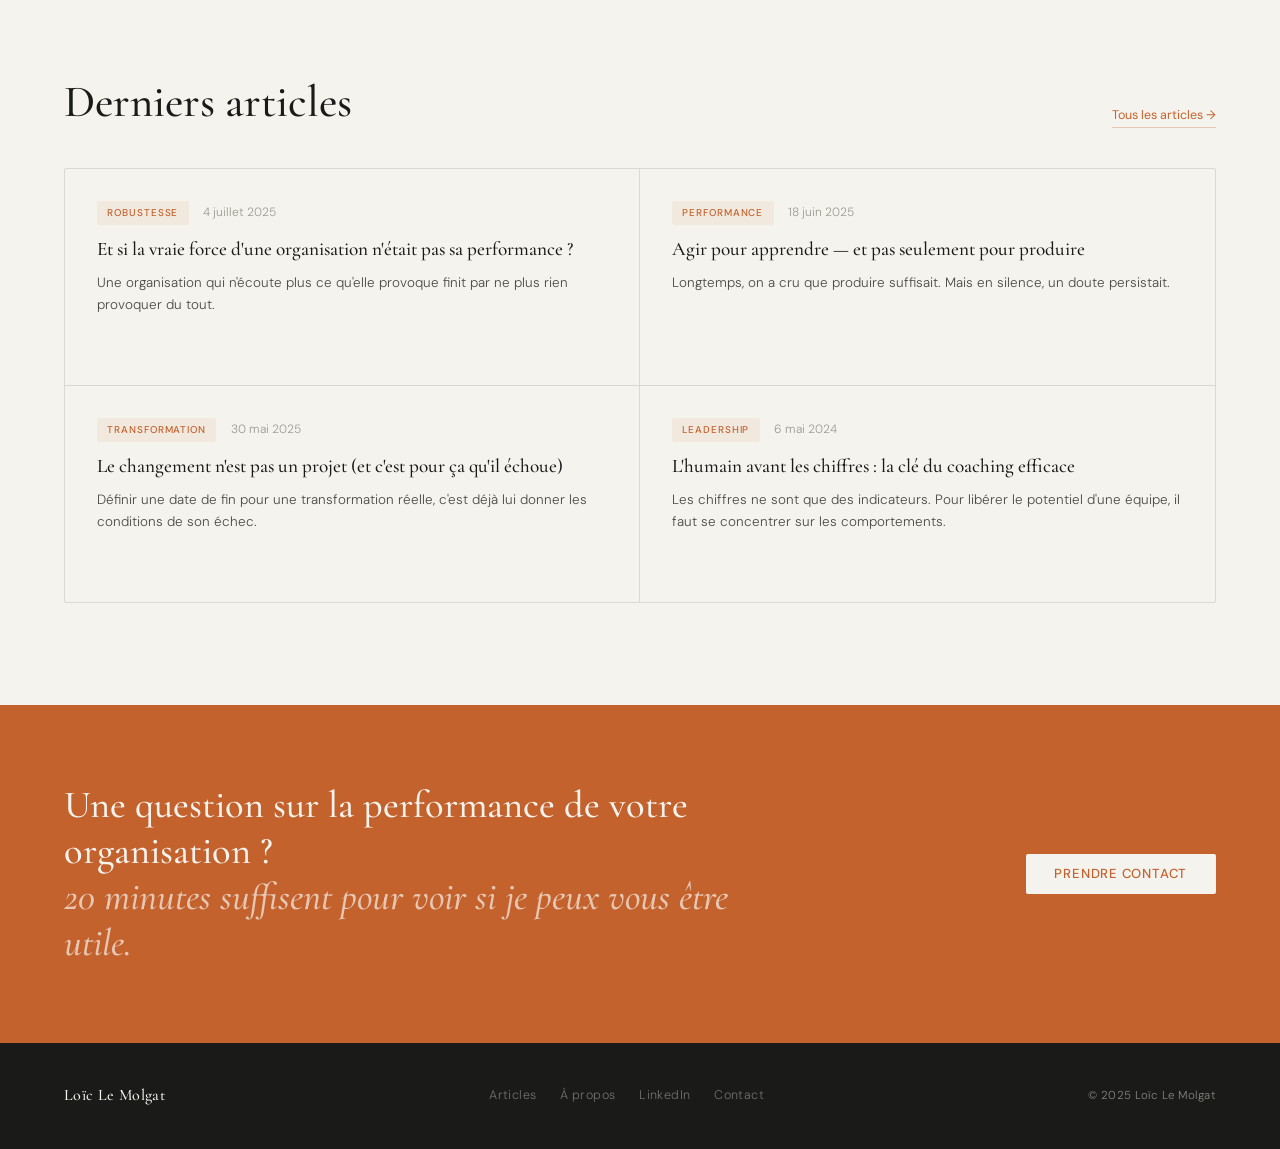
==== commit 5ff2e329: "update index.hml test" ====
--- a/index.html
+++ b/index.html
@@ -96,6 +96,11 @@
       <div class="problems-grid__item">
         <span class="problem__num">03</span>
         <h3 class="problem__title">« Les équipes font ce qu'on leur demande. Pas plus. »</h3>
+        <p class="problem__body">L'engagement ne se décrète pas. Il se construit dans un environnement où la contribution a du sens et où les décisions ont une cohérence visible. C'est une condition, pas un résultat.</p>
+      </div>
+	  <div class="problems-grid__item">
+        <span class="problem__num">03</span>
+        <h3 class="problem__title">« Les équipes ne sont pas motivées, elles ont du mal à s'engager. »</h3>
         <p class="problem__body">L'engagement ne se décrète pas. Il se construit dans un environnement où la contribution a du sens et où les décisions ont une cohérence visible. C'est une condition, pas un résultat.</p>
       </div>
     </div>
